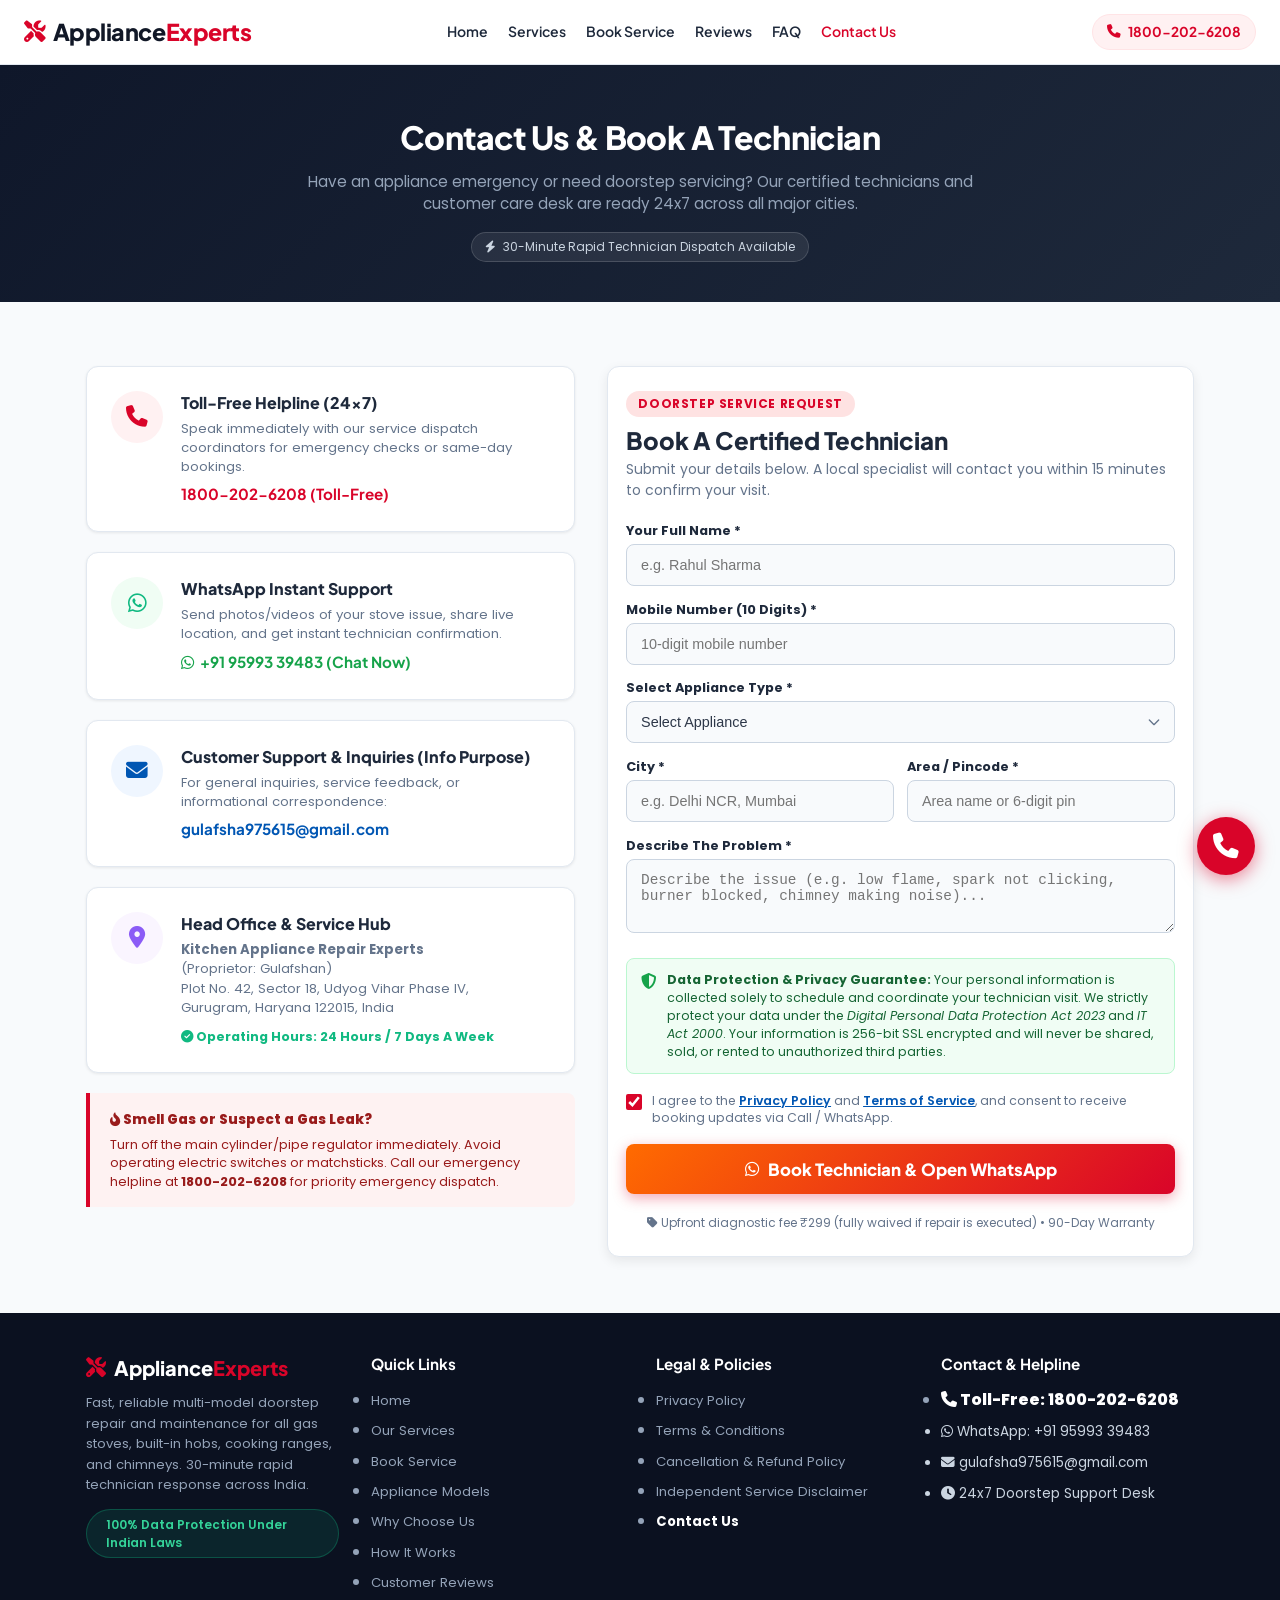
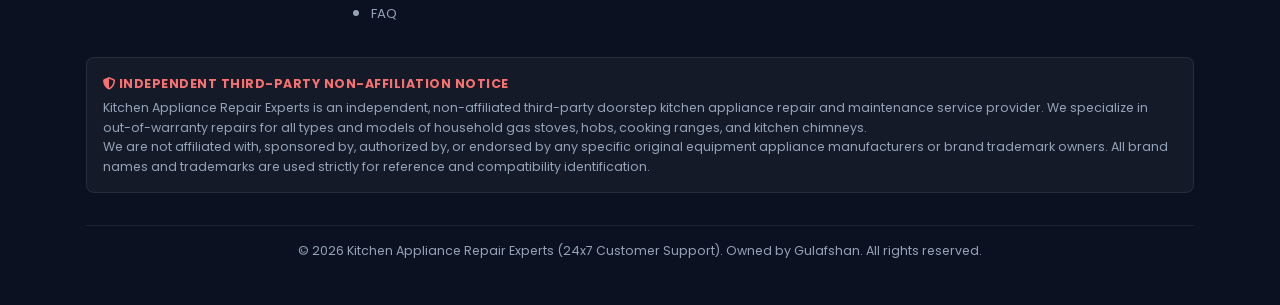
==== contact.html @ f412f007 "Add contact page, policy pages, sitelink sections, data protection compliance, and owner details" ====
<!DOCTYPE html>
<html lang="en">
<head>
  <meta charset="UTF-8">
  <meta name="viewport" content="width=device-width, initial-scale=1.0">
  <meta name="robots" content="index, follow">
  <meta name="theme-color" content="#D90429">
  <meta name="description" content="Contact Appliance Experts for 24x7 doorstep gas stove, hob, cooking range, and kitchen chimney repairs. Call Toll-Free 1800-202-6208 or book online. Fast 30-minute technician dispatch.">
  <title>Contact Us & Book Technician | Gas Stove Repair Experts</title>

  <!-- Open Graph -->
  <meta property="og:type" content="website">
  <meta property="og:title" content="Contact Appliance Experts | 24x7 Doorstep Repair">
  <meta property="og:description" content="Contact our 24x7 customer support desk or book certified doorstep technicians for gas stoves and hobs. Call 1800-202-6208.">
  <meta property="og:image" content="images/brand-banner.jpg">

  <!-- Google Fonts -->
  <link rel="preconnect" href="https://fonts.googleapis.com">
  <link rel="preconnect" href="https://fonts.gstatic.com" crossorigin>
  <link href="https://fonts.googleapis.com/css2?family=Plus+Jakarta+Sans:wght@500;600;700;800&family=Poppins:wght@300;400;500;600;700;800&display=swap" rel="stylesheet">

  <!-- FontAwesome -->
  <link rel="stylesheet" href="https://cdnjs.cloudflare.com/ajax/libs/font-awesome/6.4.0/css/all.min.css">

  <!-- CSS Stylesheet -->
  <link rel="stylesheet" href="style.css">
</head>
<body>

  <!-- Header with Brand & Navigation -->
  <header class="brand-competitor-header">
    <a href="index.html" class="header-logo-container" aria-label="Appliance Repair Experts Home">
      <div class="header-text-brand">
        <i class="fa-solid fa-screwdriver-wrench"></i>
        <span>Appliance<span class="brand-highlight">Experts</span></span>
      </div>
    </a>

    <ul class="brand-nav-links">
      <li><a href="index.html">Home</a></li>
      <li><a href="index.html#services">Services</a></li>
      <li><a href="index.html#contact">Book Service</a></li>
      <li><a href="index.html#reviews">Reviews</a></li>
      <li><a href="index.html#faq">FAQ</a></li>
      <li><a href="contact.html" class="active">Contact Us</a></li>
    </ul>

    <a href="tel:18002026208" class="header-cta-phone">
      <i class="fa-solid fa-phone"></i> 1800-202-6208
    </a>
  </header>

  <!-- Mobile Quick Nav -->
  <div class="mobile-quick-nav">
    <a href="index.html"><i class="fa-solid fa-house"></i> Home</a>
    <a href="index.html#services"><i class="fa-solid fa-fire-burner"></i> Services</a>
    <a href="index.html#contact"><i class="fa-solid fa-calendar-check"></i> Book Service</a>
    <a href="index.html#reviews"><i class="fa-solid fa-star"></i> Reviews</a>
    <a href="contact.html" class="active"><i class="fa-solid fa-headset"></i> Contact Us</a>
  </div>

  <!-- Hero Section -->
  <section class="legal-hero-section">
    <div class="container">
      <h1>Contact Us & Book A Technician</h1>
      <p>Have an appliance emergency or need doorstep servicing? Our certified technicians and customer care desk are ready 24x7 across all major cities.</p>
      <div class="legal-last-updated">
        <i class="fa-solid fa-bolt"></i> 30-Minute Rapid Technician Dispatch Available
      </div>
    </div>
  </section>

  <!-- Contact Grid & Form Section -->
  <section class="legal-content-section">
    <div class="container">
      
      <div class="contact-grid-wrap">

        <!-- Column 1: Direct Contact Information -->
        <div class="contact-info-col">
          
          <!-- Toll-Free Card -->
          <div class="contact-info-card">
            <div class="contact-card-icon">
              <i class="fa-solid fa-phone"></i>
            </div>
            <div class="contact-card-details">
              <h4>Toll-Free Helpline (24x7)</h4>
              <p>Speak immediately with our service dispatch coordinators for emergency checks or same-day bookings.</p>
              <a href="tel:18002026208" class="contact-card-link">
                1800-202-6208 (Toll-Free)
              </a>
            </div>
          </div>

          <!-- WhatsApp Support Card -->
          <div class="contact-info-card">
            <div class="contact-card-icon green">
              <i class="fa-brands fa-whatsapp"></i>
            </div>
            <div class="contact-card-details">
              <h4>WhatsApp Instant Support</h4>
              <p>Send photos/videos of your stove issue, share live location, and get instant technician confirmation.</p>
              <a href="https://wa.me/919599339483?text=Hi%2C%20I%20need%20doorstep%20gas%20stove%2Fhob%20repair%20service." target="_blank" rel="noopener" class="contact-card-link" style="color: #16A34A;">
                <i class="fa-brands fa-whatsapp"></i> +91 95993 39483 (Chat Now)
              </a>
            </div>
          </div>

          <!-- Email & Support Desk (Info Purpose) -->
          <div class="contact-info-card">
            <div class="contact-card-icon blue">
              <i class="fa-solid fa-envelope"></i>
            </div>
            <div class="contact-card-details">
              <h4>Customer Support & Inquiries (Info Purpose)</h4>
              <p>For general inquiries, service feedback, or informational correspondence:</p>
              <a href="mailto:gulafsha975615@gmail.com" class="contact-card-link" style="color: #0056b3; word-break: break-all;">
                gulafsha975615@gmail.com
              </a>
            </div>
          </div>

          <!-- Registered Office Address Card -->
          <div class="contact-info-card">
            <div class="contact-card-icon purple">
              <i class="fa-solid fa-location-dot"></i>
            </div>
            <div class="contact-card-details">
              <h4>Head Office & Service Hub</h4>
              <p>
                <strong>Kitchen Appliance Repair Experts</strong><br>
                (Proprietor: Gulafshan)<br>
                Plot No. 42, Sector 18, Udyog Vihar Phase IV,<br>
                Gurugram, Haryana 122015, India
              </p>
              <span style="font-size: 0.78rem; color: #10B981; font-weight: 700;">
                <i class="fa-solid fa-circle-check"></i> Operating Hours: 24 Hours / 7 Days A Week
              </span>
            </div>
          </div>

          <!-- Emergency Gas Smell Notice Box -->
          <div class="legal-highlight-box danger" style="margin-top: 0;">
            <p style="font-weight: 800; margin-bottom: 0.35rem;"><i class="fa-solid fa-fire-flame-curved"></i> Smell Gas or Suspect a Gas Leak?</p>
            <p style="font-size: 0.8rem; margin: 0; line-height: 1.45;">
              Turn off the main cylinder/pipe regulator immediately. Avoid operating electric switches or matchsticks. Call our emergency helpline at <strong>1800-202-6208</strong> for priority emergency dispatch.
            </p>
          </div>

        </div>

        <!-- Column 2: Booking Form with Legal Data Protection Compliance -->
        <div>
          <div class="brand-form-card" style="box-shadow: var(--shadow-md);">
            <div class="brand-booking-header" style="text-align: left; margin-bottom: 1.25rem;">
              <span class="section-tag-pill" style="margin-bottom: 0.5rem; display: inline-block;">Doorstep Service Request</span>
              <h2>Book A Certified Technician</h2>
              <p>Submit your details below. A local specialist will contact you within 15 minutes to confirm your visit.</p>
            </div>

            <form id="contactBookingForm" class="direct-booking-form">
              <!-- Web3Forms Config -->
              <input type="hidden" name="access_key" value="39b83002-b632-4327-b3c9-bdc5d4508744">
              <input type="hidden" name="subject" value="Contact Page Doorstep Repair Request">
              <input type="hidden" name="from_name" value="Appliance Experts Contact Portal">

              <!-- Name -->
              <div class="brand-form-group">
                <label style="font-size: 0.8rem; font-weight: 700; color: #1E293B; margin-bottom: 0.25rem; display: block;">Your Full Name *</label>
                <input type="text" name="name" required class="brand-form-control" placeholder="e.g. Rahul Sharma">
              </div>

              <!-- Phone Number -->
              <div class="brand-form-group">
                <label style="font-size: 0.8rem; font-weight: 700; color: #1E293B; margin-bottom: 0.25rem; display: block;">Mobile Number (10 Digits) *</label>
                <input type="tel" inputmode="numeric" name="mobile" required class="brand-form-control" placeholder="10-digit mobile number" pattern="[0-9]{10}" maxlength="10">
              </div>

              <!-- Appliance Type -->
              <div class="brand-form-group">
                <label style="font-size: 0.8rem; font-weight: 700; color: #1E293B; margin-bottom: 0.25rem; display: block;">Select Appliance Type *</label>
                <select name="product" required class="brand-form-control">
                  <option value="" disabled selected>Select Appliance</option>
                  <option value="Gas Stove Repair">Standard Gas Stove Repair</option>
                  <option value="Built-in Hob Repair">Built-in Glass Hob Repair</option>
                  <option value="3 Burner Gas Stove Repair">3 Burner Gas Stove Repair</option>
                  <option value="4 Burner Gas Stove Repair">4 Burner Gas Stove Repair</option>
                  <option value="5 Burner Hob Repair">5 Burner Hob Repair</option>
                  <option value="Cooking Range Repair">Cooking Range & Oven Repair</option>
                  <option value="Kitchen Chimney Repair">Kitchen Chimney Repair & Cleaning</option>
                  <option value="Gas Leakage Urgent Inspection">🚨 Gas Leakage / Emergency Check</option>
                </select>
              </div>

              <!-- Location Row -->
              <div class="form-row-2col">
                <div class="brand-form-group">
                  <label style="font-size: 0.8rem; font-weight: 700; color: #1E293B; margin-bottom: 0.25rem; display: block;">City *</label>
                  <input type="text" name="city" required class="brand-form-control" placeholder="e.g. Delhi NCR, Mumbai">
                </div>
                <div class="brand-form-group">
                  <label style="font-size: 0.8rem; font-weight: 700; color: #1E293B; margin-bottom: 0.25rem; display: block;">Area / Pincode *</label>
                  <input type="text" name="pincode" required class="brand-form-control" placeholder="Area name or 6-digit pin">
                </div>
              </div>

              <!-- Describe Problem -->
              <div class="brand-form-group">
                <label style="font-size: 0.8rem; font-weight: 700; color: #1E293B; margin-bottom: 0.25rem; display: block;">Describe The Problem *</label>
                <textarea name="message" required class="brand-form-control" placeholder="Describe the issue (e.g. low flame, spark not clicking, burner blocked, chimney making noise)..." rows="3"></textarea>
              </div>

              <!-- Data Protection & Privacy Notice (Compliance Requirement) -->
              <div class="form-privacy-guarantee">
                <i class="fa-solid fa-shield-halved"></i>
                <div>
                  <strong>Data Protection & Privacy Guarantee:</strong>
                  Your personal information is collected solely to schedule and coordinate your technician visit. We strictly protect your data under the <em>Digital Personal Data Protection Act 2023</em> and <em>IT Act 2000</em>. Your information is 256-bit SSL encrypted and will never be shared, sold, or rented to unauthorized third parties.
                </div>
              </div>

              <!-- Explicit Consent Checkbox -->
              <label class="form-consent-group">
                <input type="checkbox" name="consent" required checked>
                <span>
                  I agree to the <a href="privacy-policy.html" target="_blank">Privacy Policy</a> and <a href="terms.html" target="_blank">Terms of Service</a>, and consent to receive booking updates via Call / WhatsApp.
                </span>
              </label>

              <!-- Submit Button -->
              <div>
                <button type="submit" class="brand-submit-btn" id="contactSubmitBtn">
                  <i class="fa-brands fa-whatsapp"></i> Book Technician & Open WhatsApp
                </button>
              </div>

              <p style="text-align: center; font-size: 0.75rem; color: #64748B; margin-top: 0.4rem;">
                <i class="fa-solid fa-tag"></i> Upfront diagnostic fee ₹299 (fully waived if repair is executed) &bull; 90-Day Warranty
              </p>
            </form>
          </div>
        </div>

      </div>

    </div>
  </section>

  <!-- Footer with All Policy & Contact Links -->
  <footer class="footer">
    <div class="container footer-grid">
      <div class="footer-about">
        <div class="logo-img-wrapper">
          <i class="fa-solid fa-screwdriver-wrench"></i>
          <span>Appliance<span class="brand-highlight">Experts</span></span>
        </div>
        <p>
          Fast, reliable multi-model doorstep repair and maintenance for all gas stoves, built-in hobs, cooking ranges, and chimneys. 30-minute rapid technician response across India.
        </p>
        <div class="footer-trust-badge">
          <i class="fa-solid fa-shield-check"></i> 100% Data Protection Under Indian Laws
        </div>
      </div>

      <div class="footer-links-col">
        <h4 class="footer-title">Quick Links</h4>
        <ul class="footer-links">
          <li><a href="index.html">Home</a></li>
          <li><a href="index.html#services">Our Services</a></li>
          <li><a href="index.html#contact">Book Service</a></li>
          <li><a href="index.html#models">Appliance Models</a></li>
          <li><a href="index.html#why-us">Why Choose Us</a></li>
          <li><a href="index.html#how-it-works">How It Works</a></li>
          <li><a href="index.html#reviews">Customer Reviews</a></li>
          <li><a href="index.html#faq">FAQ</a></li>
        </ul>
      </div>

      <div class="footer-links-col">
        <h4 class="footer-title">Legal & Policies</h4>
        <ul class="footer-links">
          <li><a href="privacy-policy.html">Privacy Policy</a></li>
          <li><a href="terms.html">Terms & Conditions</a></li>
          <li><a href="refund-policy.html">Cancellation & Refund Policy</a></li>
          <li><a href="disclaimer.html">Independent Service Disclaimer</a></li>
          <li><a href="contact.html" style="color: #FFFFFF; font-weight: 700;">Contact Us</a></li>
        </ul>
      </div>

      <div class="footer-services">
        <h4 class="footer-title">Contact & Helpline</h4>
        <ul class="footer-links">
          <li><a href="tel:18002026208" class="footer-phone-highlight"><i class="fa-solid fa-phone"></i> Toll-Free: 1800-202-6208</a></li>
          <li style="color: #cbd5e1; font-size: 0.85rem; margin-top: 0.25rem;"><i class="fa-brands fa-whatsapp"></i> WhatsApp: +91 95993 39483</li>
          <li style="color: #cbd5e1; font-size: 0.85rem; margin-top: 0.25rem;"><i class="fa-solid fa-envelope"></i> gulafsha975615@gmail.com</li>
          <li style="color: #cbd5e1; font-size: 0.85rem; margin-top: 0.25rem;"><i class="fa-solid fa-clock"></i> 24x7 Doorstep Support Desk</li>
        </ul>
      </div>

      <!-- Third-Party Non-Affiliation Disclaimer Banner -->
      <div class="disclaimer-footer-box">
        <p class="disclaimer-title"><i class="fa-solid fa-shield-halved"></i> Independent Third-Party Non-Affiliation Notice</p>
        <p>Kitchen Appliance Repair Experts is an independent, non-affiliated third-party doorstep kitchen appliance repair and maintenance service provider. We specialize in out-of-warranty repairs for all types and models of household gas stoves, hobs, cooking ranges, and kitchen chimneys.</p>
        <p>We are not affiliated with, sponsored by, authorized by, or endorsed by any specific original equipment appliance manufacturers or brand trademark owners. All brand names and trademarks are used strictly for reference and compatibility identification.</p>
      </div>

      <div class="footer-bottom">
        <p>&copy; 2026 Kitchen Appliance Repair Experts (24x7 Customer Support). Owned by Gulafshan. All rights reserved.</p>
      </div>
    </div>
  </footer>

  <!-- Floating Call Pulse Button -->
  <a href="tel:18002026208" class="btn-call-pulse" aria-label="Call Toll-Free 1800-202-6208">
    <i class="fa-solid fa-phone"></i>
  </a>

  <!-- Mobile Fixed Call Now Bottom Strip -->
  <div class="footer-oll-now">
    <a href="tel:18002026208" class="col-now-footer">
      <i class="fa-solid fa-phone"></i> Call Now : 1800-202-6208 (Toll Free)
    </a>
  </div>

  <!-- Toast Notification -->
  <div id="toastNotification" class="toast-notification"></div>

  <!-- JavaScript Logic -->
  <script src="js/main.js"></script>
</body>
</html>
---- style.css ----
/* ==========================================================================
   Gas Stove Repair Service - Mobile-First High Converting Landing Page
   ========================================================================== */

:root {
  --color-primary: #D90429;
  --color-primary-hover: #b80020;
  --color-blue: #0056b3;
  --color-blue-hover: #004494;
  --color-whatsapp: #25D366;
  --color-whatsapp-hover: #1eb956;
  
  --color-dark: #1E293B;
  --color-dark-bg: #0F172A;
  --color-text-main: #2D3748;
  --color-text-muted: #64748B;
  --color-bg-light: #F8FAFC;
  --color-border: #E2E8F0;
  --color-white: #FFFFFF;

  --font-main: 'Poppins', -apple-system, BlinkMacSystemFont, 'Segoe UI', Roboto, sans-serif;
  --font-heading: 'Plus Jakarta Sans', -apple-system, BlinkMacSystemFont, 'Segoe UI', Roboto, sans-serif;

  --shadow-sm: 0 1px 3px rgba(0,0,0,0.08);
  --shadow-md: 0 4px 12px rgba(0,0,0,0.08);
  --shadow-lg: 0 10px 25px rgba(0,0,0,0.1);
  --radius-sm: 6px;
  --radius-md: 8px;
  --radius-lg: 12px;
}

*, *::before, *::after {
  box-sizing: border-box;
  margin: 0;
  padding: 0;
}

html {
  scroll-behavior: smooth;
  font-size: 16px;
  overflow-x: hidden;
}

body {
  font-family: var(--font-main);
  background-color: var(--color-bg-light);
  color: var(--color-text-main);
  line-height: 1.5;
  overflow-x: hidden;
  width: 100%;
  padding-bottom: 68px; /* Dedicated space for sticky mobile bottom bar */
}

@media (min-width: 992px) {
  body {
    padding-bottom: 0;
  }
}

img {
  max-width: 100%;
  height: auto;
  display: block;
}

a {
  text-decoration: none;
  color: inherit;
}

.container {
  width: 100%;
  max-width: 1140px;
  margin: 0 auto;
  padding: 0 1rem;
}

/* ==========================================================================
   Header: Centered Brand Title (Mobile Optimized)
   ========================================================================== */
.brand-competitor-header {
  background: #FFFFFF;
  padding: 0.85rem 1rem;
  border-bottom: 1px solid var(--color-border);
  text-align: center;
  box-shadow: 0 1px 4px rgba(0,0,0,0.04);
  position: sticky;
  top: 0;
  z-index: 990;
}

.header-logo-container {
  display: inline-flex;
  align-items: center;
  justify-content: center;
}

.header-text-brand {
  display: flex;
  align-items: center;
  gap: 0.45rem;
  font-family: var(--font-heading);
  font-size: 1.45rem;
  font-weight: 800;
  color: #111827;
  letter-spacing: -0.02em;
}

.header-text-brand i {
  color: var(--color-primary);
  font-size: 1.35rem;
}

.brand-highlight {
  color: var(--color-primary);
}

/* ==========================================================================
   Hero Banner
   ========================================================================== */
.brand-hero-banner-wrap {
  width: 100%;
  max-width: 1140px;
  margin: 0.75rem auto 0;
  padding: 0 1rem;
}

.brand-hero-banner-wrap img {
  width: 100%;
  height: 220px;
  object-fit: cover;
  border-radius: var(--radius-md);
  box-shadow: var(--shadow-sm);
}

@media (min-width: 768px) {
  .brand-hero-banner-wrap img {
    height: 380px;
    border-radius: var(--radius-lg);
  }
}

/* ==========================================================================
   Blue Service Bar (Clean & Compact on Mobile)
   ========================================================================== */
.brand-service-bar {
  background: var(--color-blue);
  color: #FFFFFF;
  text-align: center;
  padding: 1.75rem 1rem;
  margin-top: 0.75rem;
}

.service-title {
  font-family: var(--font-heading);
  font-size: 1.5rem;
  font-weight: 800;
  line-height: 1.25;
  margin-bottom: 0.4rem;
  letter-spacing: -0.02em;
}

.service-subtitle {
  font-size: 0.9rem;
  color: #DBEAFE;
  margin-bottom: 1.15rem;
  line-height: 1.4;
}

.brand-call-now-btn {
  background: var(--color-primary);
  color: #FFFFFF;
  font-family: var(--font-heading);
  font-size: 1rem;
  font-weight: 700;
  padding: 0.85rem 1.5rem;
  border-radius: var(--radius-md);
  display: inline-flex;
  align-items: center;
  justify-content: center;
  gap: 0.5rem;
  width: 100%;
  max-width: 340px;
  box-shadow: 0 4px 12px rgba(217, 4, 41, 0.4);
  transition: transform 0.2s, background 0.2s;
}

.brand-call-now-btn:active, .brand-call-now-btn:hover {
  background: var(--color-primary-hover);
  transform: translateY(-1px);
}

@media (min-width: 768px) {
  .service-title {
    font-size: 2rem;
  }
  .service-subtitle {
    font-size: 1.05rem;
  }
}

/* ==========================================================================
   Book Technician Visit Section
   ========================================================================== */
.brand-booking-section {
  padding: 2.25rem 0;
  background: #FFFFFF;
}

.brand-booking-container {
  max-width: 600px;
}

.brand-booking-header {
  text-align: center;
  margin-bottom: 1.25rem;
}

.brand-booking-header h2 {
  font-family: var(--font-heading);
  font-size: 1.5rem;
  font-weight: 800;
  color: var(--color-dark);
  margin-bottom: 0.25rem;
  line-height: 1.25;
}

.brand-booking-header p {
  font-size: 0.875rem;
  color: var(--color-text-muted);
}

.brand-form-card {
  background: #FFFFFF;
  border: 1px solid var(--color-border);
  border-radius: var(--radius-lg);
  padding: 1.5rem 1.15rem;
  box-shadow: var(--shadow-sm);
}

.direct-booking-form {
  display: flex;
  flex-direction: column;
  gap: 0.85rem;
}

.brand-form-group {
  width: 100%;
}

.form-row-2col {
  display: grid;
  grid-template-columns: 1fr;
  gap: 0.85rem;
}

@media (min-width: 480px) {
  .form-row-2col {
    grid-template-columns: 1fr 1fr;
  }
}

.brand-form-control {
  width: 100%;
  padding: 0.75rem 0.85rem;
  font-size: 0.9rem;
  border: 1.5px solid #CBD5E1;
  border-radius: var(--radius-md);
  background: #F8FAFC;
  color: var(--color-text-main);
  transition: border-color 0.2s, background 0.2s;
  -webkit-appearance: none;
  appearance: none;
}

select.brand-form-control {
  background-image: url("data:image/svg+xml,%3Csvg xmlns='http://www.w3.org/2000/svg' fill='none' viewBox='0 0 24 24' stroke='%2364748b'%3E%3Cpath stroke-linecap='round' stroke-linejoin='round' stroke-width='2' d='M19 9l-7 7-7-7'%3E%3C/path%3E%3C/svg%3E");
  background-repeat: no-repeat;
  background-position: right 0.75rem center;
  background-size: 1rem;
  padding-right: 2rem;
}

.brand-form-control:focus {
  outline: none;
  border-color: var(--color-primary);
  background: #FFFFFF;
  box-shadow: 0 0 0 3px rgba(217, 4, 41, 0.1);
}

.brand-submit-btn {
  width: 100%;
  background: linear-gradient(135deg, #FF6B00 0%, #D90429 100%);
  color: #FFFFFF;
  font-family: var(--font-heading);
  font-size: 1.05rem;
  font-weight: 800;
  padding: 0.9rem;
  border: none;
  border-radius: var(--radius-md);
  cursor: pointer;
  display: flex;
  align-items: center;
  justify-content: center;
  gap: 0.5rem;
  box-shadow: 0 4px 14px rgba(217, 4, 41, 0.35);
  transition: transform 0.2s, box-shadow 0.2s;
}

.brand-submit-btn:active {
  transform: translateY(1px);
}

/* ==========================================================================
   Section Tags & Titles
   ========================================================================== */
.cata-section-heading {
  text-align: center;
  max-width: 680px;
  margin: 0 auto 1.75rem;
}

.section-tag-pill {
  display: inline-block;
  background: #FEE2E2;
  color: var(--color-primary);
  font-size: 0.75rem;
  font-weight: 700;
  text-transform: uppercase;
  letter-spacing: 0.05em;
  padding: 0.25rem 0.75rem;
  border-radius: 50px;
  margin-bottom: 0.45rem;
}

.cata-section-heading h2 {
  font-family: var(--font-heading);
  font-size: 1.4rem;
  font-weight: 800;
  color: var(--color-dark);
  margin-bottom: 0.35rem;
  line-height: 1.3;
  letter-spacing: -0.02em;
}

.cata-section-heading p {
  font-size: 0.85rem;
  color: var(--color-text-muted);
  line-height: 1.45;
}

@media (min-width: 768px) {
  .cata-section-heading h2 {
    font-size: 1.85rem;
  }
  .cata-section-heading p {
    font-size: 0.95rem;
  }
}

/* ==========================================================================
   About Section (Mobile Optimized)
   ========================================================================== */
.cata-about-section {
  padding: 2.5rem 0;
  background: #F8FAFC;
}

.cata-about-grid {
  display: grid;
  grid-template-columns: 1fr;
  gap: 1.5rem;
  align-items: center;
}

@media (min-width: 992px) {
  .cata-about-grid {
    grid-template-columns: 1fr 1.2fr;
    gap: 2.5rem;
  }
}

.cata-about-image img {
  width: 100%;
  height: 240px;
  border-radius: var(--radius-md);
  box-shadow: var(--shadow-sm);
  object-fit: cover;
}

@media (min-width: 768px) {
  .cata-about-image img {
    height: 380px;
    border-radius: var(--radius-lg);
  }
}

.cata-about-content h3 {
  font-family: var(--font-heading);
  font-size: 1.25rem;
  font-weight: 800;
  color: var(--color-dark);
  margin-bottom: 0.65rem;
  line-height: 1.3;
}

.cata-about-content p {
  font-size: 0.875rem;
  color: #475569;
  line-height: 1.6;
  margin-bottom: 1.15rem;
}

.cata-about-list {
  display: grid;
  grid-template-columns: 1fr;
  gap: 0.65rem;
}

@media (min-width: 480px) {
  .cata-about-list {
    grid-template-columns: 1fr 1fr;
  }
}

.cata-about-list div {
  display: flex;
  align-items: center;
  gap: 0.5rem;
  font-size: 0.875rem;
  font-weight: 600;
  color: var(--color-dark);
}

.cata-about-list div i {
  color: var(--color-primary);
  font-size: 1rem;
}

/* ==========================================================================
   Models We Repair Section (Mobile 2-Column Responsive Grid)
   ========================================================================== */
.cata-model-section {
  padding: 2.5rem 0;
  background: #FFFFFF;
}

.cata-model-grid {
  display: grid;
  grid-template-columns: repeat(2, 1fr);
  gap: 0.85rem;
}

@media (min-width: 768px) {
  .cata-model-grid {
    grid-template-columns: repeat(auto-fit, minmax(220px, 1fr));
    gap: 1.5rem;
  }
}

.cata-model-card {
  background: #FFFFFF;
  border: 1px solid var(--color-border);
  border-radius: var(--radius-md);
  padding: 0.85rem;
  text-align: center;
  box-shadow: 0 1px 3px rgba(0,0,0,0.04);
  display: flex;
  flex-direction: column;
}

.cata-model-card img {
  width: 100%;
  height: 120px;
  object-fit: cover;
  border-radius: var(--radius-sm);
  margin-bottom: 0.65rem;
}

@media (min-width: 768px) {
  .cata-model-card img {
    height: 160px;
  }
}

.cata-model-card h3 {
  font-family: var(--font-heading);
  font-size: 0.875rem;
  font-weight: 700;
  color: var(--color-dark);
  margin-bottom: 0.75rem;
  flex: 1;
  line-height: 1.3;
}

.model-card-call-btn {
  background: var(--color-primary);
  color: #FFFFFF;
  font-weight: 700;
  font-size: 0.8rem;
  padding: 0.55rem 0.65rem;
  border-radius: var(--radius-sm);
  display: inline-flex;
  align-items: center;
  justify-content: center;
  gap: 0.35rem;
  transition: background 0.2s;
}

.model-card-call-btn:hover {
  background: var(--color-primary-hover);
}

/* ==========================================================================
   Why Choose Us Section
   ========================================================================== */
.cata-why-section {
  padding: 2.5rem 0;
  background: #F8FAFC;
}

.cata-why-grid {
  display: grid;
  grid-template-columns: 1fr;
  gap: 0.85rem;
}

@media (min-width: 576px) {
  .cata-why-grid {
    grid-template-columns: repeat(2, 1fr);
  }
}

@media (min-width: 992px) {
  .cata-why-grid {
    grid-template-columns: repeat(3, 1fr);
    gap: 1.5rem;
  }
}

.cata-why-card {
  background: #FFFFFF;
  border: 1px solid var(--color-border);
  border-radius: var(--radius-md);
  padding: 1.25rem 1rem;
  text-align: center;
  box-shadow: 0 1px 3px rgba(0,0,0,0.04);
}

.cata-why-card i {
  font-size: 1.6rem;
  color: var(--color-primary);
  margin-bottom: 0.65rem;
}

.cata-why-card h3 {
  font-family: var(--font-heading);
  font-size: 1.05rem;
  font-weight: 700;
  color: var(--color-dark);
  margin-bottom: 0.35rem;
}

.cata-why-card p {
  font-size: 0.825rem;
  color: var(--color-text-muted);
  line-height: 1.45;
}

/* ==========================================================================
   CTA Section (Calls Focused)
   ========================================================================== */
.cata-cta-section {
  padding: 2.75rem 0;
  background: linear-gradient(rgba(15, 23, 42, 0.94), rgba(15, 23, 42, 0.94)), url('images/brand-banner.jpg') center/cover no-repeat;
  color: #FFFFFF;
  text-align: center;
}

.cata-cta-wrapper {
  display: flex;
  flex-direction: column;
  align-items: center;
  gap: 1.25rem;
}

.cata-cta-badge {
  display: inline-block;
  background: var(--color-primary);
  color: #FFFFFF;
  font-size: 0.75rem;
  font-weight: 700;
  text-transform: uppercase;
  padding: 0.2rem 0.65rem;
  border-radius: 50px;
  margin-bottom: 0.4rem;
}

.cata-cta-content h2 {
  font-family: var(--font-heading);
  font-size: 1.45rem;
  font-weight: 800;
  margin-bottom: 0.5rem;
  line-height: 1.3;
}

.cata-cta-content p {
  font-size: 0.875rem;
  color: #CBD5E1;
  line-height: 1.55;
  max-width: 580px;
  margin: 0 auto;
}

.cata-call-btn {
  background: var(--color-primary);
  color: #FFFFFF;
  font-weight: 700;
  font-size: 1rem;
  padding: 0.85rem 1.5rem;
  border-radius: var(--radius-md);
  display: inline-flex;
  align-items: center;
  justify-content: center;
  gap: 0.5rem;
  width: 100%;
  max-width: 320px;
  box-shadow: 0 4px 12px rgba(217, 4, 41, 0.4);
}

/* ==========================================================================
   Services Section
   ========================================================================== */
.cata-services-section {
  padding: 2.5rem 0;
  background: #FFFFFF;
}

.cata-service-grid {
  display: grid;
  grid-template-columns: repeat(2, 1fr);
  gap: 0.85rem;
}

@media (min-width: 768px) {
  .cata-service-grid {
    grid-template-columns: repeat(auto-fit, minmax(240px, 1fr));
    gap: 1.25rem;
  }
}

.cata-service-card {
  background: #F8FAFC;
  border: 1px solid var(--color-border);
  border-radius: var(--radius-md);
  padding: 1.15rem 0.85rem;
  text-align: center;
}

.cata-service-card i {
  font-size: 1.5rem;
  color: var(--color-primary);
  margin-bottom: 0.5rem;
}

.cata-service-card h3 {
  font-family: var(--font-heading);
  font-size: 0.95rem;
  font-weight: 700;
  color: var(--color-dark);
  margin-bottom: 0.35rem;
  line-height: 1.3;
}

.cata-service-card p {
  font-size: 0.78rem;
  color: var(--color-text-muted);
  line-height: 1.4;
}

/* ==========================================================================
   How It Works
   ========================================================================== */
.how-it-works-wrap {
  padding: 2.5rem 0;
  background: #F8FAFC;
}

.how-steps-grid {
  display: grid;
  grid-template-columns: repeat(2, 1fr);
  gap: 0.85rem;
}

@media (min-width: 768px) {
  .how-steps-grid {
    grid-template-columns: repeat(4, 1fr);
  }
}

.how-step-card {
  background: #FFFFFF;
  border: 1px solid var(--color-border);
  border-radius: var(--radius-md);
  padding: 1.25rem 0.85rem;
  text-align: center;
  box-shadow: 0 1px 3px rgba(0,0,0,0.04);
}

.how-step-badge {
  width: 36px;
  height: 36px;
  background: var(--color-primary);
  color: #FFFFFF;
  border-radius: 50%;
  font-size: 1rem;
  font-weight: 800;
  display: flex;
  align-items: center;
  justify-content: center;
  margin: 0 auto 0.65rem;
}

.how-step-card h3 {
  font-family: var(--font-heading);
  font-size: 0.95rem;
  font-weight: 700;
  color: var(--color-dark);
  margin-bottom: 0.3rem;
}

.how-step-card p {
  font-size: 0.78rem;
  color: var(--color-text-muted);
  line-height: 1.4;
}

/* ==========================================================================
   FAQ Section
   ========================================================================== */
.cata-faq-section {
  padding: 2.5rem 0;
  background: #FFFFFF;
}

.cata-faq-wrapper {
  max-width: 750px;
  margin: 0 auto;
  display: flex;
  flex-direction: column;
  gap: 0.65rem;
}

.cata-faq-item {
  border: 1px solid var(--color-border);
  border-radius: var(--radius-md);
  overflow: hidden;
  background: #FFFFFF;
}

.cata-faq-item.active {
  border-color: var(--color-primary);
}

.cata-faq-question {
  padding: 0.85rem 1rem;
  display: flex;
  align-items: center;
  justify-content: space-between;
  cursor: pointer;
  font-weight: 700;
  font-size: 0.875rem;
  color: var(--color-dark);
  line-height: 1.35;
}

.cata-faq-item.active .cata-faq-question {
  color: var(--color-primary);
}

.cata-faq-question i {
  transition: transform 0.2s;
  color: var(--color-text-muted);
  font-size: 0.8rem;
  flex-shrink: 0;
  margin-left: 0.5rem;
}

.cata-faq-item.active .cata-faq-question i {
  transform: rotate(180deg);
  color: var(--color-primary);
}

.cata-faq-answer {
  display: none;
  padding: 0 1rem 0.85rem;
  font-size: 0.825rem;
  color: var(--color-text-muted);
  line-height: 1.5;
}

.cata-faq-item.active .cata-faq-answer {
  display: block;
}

/* ==========================================================================
   Footer
   ========================================================================== */
.footer {
  background: #0B1120;
  color: #94A3B8;
  padding: 2.5rem 0 1.25rem;
}

.footer-grid {
  display: grid;
  grid-template-columns: 1fr;
  gap: 1.5rem;
  margin-bottom: 1.5rem;
}

@media (min-width: 768px) {
  .footer-grid {
    grid-template-columns: repeat(auto-fit, minmax(220px, 1fr));
    gap: 2rem;
  }
}

.logo-img-wrapper {
  display: flex;
  align-items: center;
  gap: 0.5rem;
  font-family: var(--font-heading);
  font-size: 1.25rem;
  font-weight: 800;
  color: #FFFFFF;
  margin-bottom: 0.65rem;
}

.logo-img-wrapper i {
  color: var(--color-primary);
}

.footer-about p {
  font-size: 0.825rem;
  line-height: 1.55;
}

.footer-title {
  font-family: var(--font-heading);
  color: #FFFFFF;
  font-size: 0.95rem;
  font-weight: 700;
  margin-bottom: 0.75rem;
}

.footer-links {
  display: flex;
  flex-direction: column;
  gap: 0.4rem;
}

.footer-links a {
  font-size: 0.825rem;
  color: #94A3B8;
}

.footer-phone-highlight {
  font-size: 1rem !important;
  font-weight: 800;
  color: #FFFFFF !important;
}

.disclaimer-footer-box {
  grid-column: 1 / -1;
  background: rgba(255, 255, 255, 0.04);
  border: 1px solid rgba(255, 255, 255, 0.08);
  border-radius: var(--radius-md);
  padding: 1rem;
  font-size: 0.78rem;
  line-height: 1.55;
  color: #94A3B8;
}

.disclaimer-title {
  color: #F87171;
  font-weight: 700;
  text-transform: uppercase;
  letter-spacing: 0.04em;
  margin-bottom: 0.35rem;
}

.footer-bottom {
  grid-column: 1 / -1;
  text-align: center;
  border-top: 1px solid rgba(255, 255, 255, 0.08);
  padding-top: 1rem;
  font-size: 0.78rem;
}

/* ==========================================================================
   Floating Button (Only Desktop - Hidden on Mobile to Prevent Overlap!)
   ========================================================================== */
.btn-call-pulse {
  display: none; /* Completely hidden on mobile */
  position: fixed;
  bottom: 25px;
  right: 25px;
  width: 58px;
  height: 58px;
  background: var(--color-primary);
  color: #FFFFFF;
  border-radius: 50%;
  align-items: center;
  justify-content: center;
  font-size: 1.6rem;
  box-shadow: 0 4px 18px rgba(217, 4, 41, 0.5);
  z-index: 999;
  animation: call-pulse 2s infinite;
}

@media (min-width: 992px) {
  .btn-call-pulse {
    display: flex;
  }
}

@keyframes call-pulse {
  0% { transform: scale(1); box-shadow: 0 0 0 0 rgba(217, 4, 41, 0.7); }
  70% { transform: scale(1.06); box-shadow: 0 0 0 15px rgba(217, 4, 41, 0); }
  100% { transform: scale(1); box-shadow: 0 0 0 0 rgba(217, 4, 41, 0); }
}

/* ==========================================================================
   Mobile Fixed Call Now Bar (Clean, Centered, No Overlaps)
   ========================================================================== */
.footer-oll-now {
  position: fixed;
  bottom: 0;
  left: 0;
  right: 0;
  width: 100%;
  display: block;
  background: var(--color-primary);
  border-top: 1px solid rgba(255, 255, 255, 0.2);
  z-index: 9999;
  box-shadow: 0 -3px 12px rgba(0, 0, 0, 0.2);
  padding-bottom: env(safe-area-inset-bottom);
}

@media (min-width: 992px) {
  .footer-oll-now {
    display: none;
  }
}

.col-now-footer {
  width: 100%;
  background: transparent;
  color: #FFFFFF;
  font-family: var(--font-heading);
  font-weight: 800;
  font-size: 1rem;
  padding: 0.85rem 1rem;
  text-align: center;
  display: flex;
  align-items: center;
  justify-content: center;
  gap: 0.5rem;
  letter-spacing: 0.01em;
}

.col-now-footer:active {
  background: var(--color-primary-hover);
}

/* ==========================================================================
   Toast Notification
   ========================================================================== */
.toast-notification {
  position: fixed;
  top: 15px;
  left: 50%;
  transform: translateX(-50%) translateY(-100px);
  background: #0F172A;
  color: #FFFFFF;
  padding: 0.65rem 1.15rem;
  border-radius: 50px;
  font-size: 0.85rem;
  font-weight: 600;
  display: flex;
  align-items: center;
  gap: 0.45rem;
  box-shadow: var(--shadow-lg);
  z-index: 10000;
  opacity: 0;
  transition: all 0.3s ease;
  width: 90%;
  max-width: 380px;
  justify-content: center;
}

.toast-notification.show {
  transform: translateX(-50%) translateY(0);
  opacity: 1;
}

/* ==========================================================================
   Header Navigation Links (Enhanced for Sitelinks & Multi-page navigation)
   ========================================================================== */
.brand-competitor-header {
  display: flex;
  align-items: center;
  justify-content: space-between;
  flex-wrap: wrap;
  gap: 0.75rem;
  padding: 0.85rem 1.5rem;
}

.brand-nav-links {
  display: none;
  align-items: center;
  gap: 1.25rem;
  list-style: none;
}

.brand-nav-links a {
  font-family: var(--font-heading);
  font-size: 0.875rem;
  font-weight: 600;
  color: var(--color-dark);
  transition: color 0.2s;
}

.brand-nav-links a:hover,
.brand-nav-links a.active {
  color: var(--color-primary);
}

.header-cta-phone {
  display: none;
  align-items: center;
  gap: 0.4rem;
  background: #FFF1F2;
  color: var(--color-primary);
  border: 1px solid #FFE4E6;
  padding: 0.45rem 0.9rem;
  border-radius: 50px;
  font-size: 0.85rem;
  font-weight: 700;
  font-family: var(--font-heading);
}

.header-cta-phone:hover {
  background: var(--color-primary);
  color: #FFFFFF;
}

@media (min-width: 900px) {
  .brand-nav-links {
    display: flex;
  }
  .header-cta-phone {
    display: inline-flex;
  }
}

/* Mobile Quick Navigation Bar */
.mobile-quick-nav {
  display: flex;
  overflow-x: auto;
  white-space: nowrap;
  background: #FFFFFF;
  border-bottom: 1px solid var(--color-border);
  padding: 0.5rem 0.75rem;
  gap: 0.5rem;
  scrollbar-width: none;
  -webkit-overflow-scrolling: touch;
}

.mobile-quick-nav::-webkit-scrollbar {
  display: none;
}

.mobile-quick-nav a {
  display: inline-flex;
  align-items: center;
  gap: 0.35rem;
  padding: 0.35rem 0.75rem;
  background: #F1F5F9;
  border-radius: 20px;
  font-size: 0.775rem;
  font-weight: 600;
  color: var(--color-dark);
  border: 1px solid #E2E8F0;
  flex-shrink: 0;
}

.mobile-quick-nav a:hover,
.mobile-quick-nav a.active {
  background: var(--color-primary);
  color: #FFFFFF;
  border-color: var(--color-primary);
}

@media (min-width: 900px) {
  .mobile-quick-nav {
    display: none;
  }
}

/* ==========================================================================
   Form Privacy Guarantee & Legal Consent Checkbox
   ========================================================================== */
.form-privacy-guarantee {
  background: #F0FDF4;
  border: 1px solid #BBF7D0;
  border-radius: var(--radius-md);
  padding: 0.75rem 0.85rem;
  display: flex;
  align-items: flex-start;
  gap: 0.6rem;
  font-size: 0.78rem;
  line-height: 1.45;
  color: #166534;
  margin-top: 0.25rem;
}

.form-privacy-guarantee i {
  color: #16A34A;
  font-size: 1rem;
  margin-top: 0.15rem;
  flex-shrink: 0;
}

.form-consent-group {
  display: flex;
  align-items: flex-start;
  gap: 0.6rem;
  font-size: 0.78rem;
  line-height: 1.4;
  color: var(--color-text-muted);
  cursor: pointer;
  user-select: none;
  padding: 0.25rem 0;
}

.form-consent-group input[type="checkbox"] {
  width: 16px;
  height: 16px;
  margin-top: 2px;
  accent-color: var(--color-primary);
  flex-shrink: 0;
  cursor: pointer;
}

.form-consent-group a {
  color: var(--color-blue);
  text-decoration: underline;
  font-weight: 600;
}

/* ==========================================================================
   Transparent Pricing & Rate Card Section (#pricing - Sitelink Candidate)
   ========================================================================== */
.cata-pricing-section {
  padding: 3rem 0;
  background: #F8FAFC;
}

.pricing-grid {
  display: grid;
  grid-template-columns: 1fr;
  gap: 1.25rem;
  margin-top: 1.75rem;
}

@media (min-width: 640px) {
  .pricing-grid {
    grid-template-columns: repeat(2, 1fr);
  }
}

@media (min-width: 1024px) {
  .pricing-grid {
    grid-template-columns: repeat(4, 1fr);
  }
}

.pricing-card {
  background: #FFFFFF;
  border: 1.5px solid var(--color-border);
  border-radius: var(--radius-lg);
  padding: 1.5rem 1.25rem;
  display: flex;
  flex-direction: column;
  position: relative;
  transition: transform 0.25s, box-shadow 0.25s, border-color 0.25s;
  box-shadow: var(--shadow-sm);
}

.pricing-card:hover {
  transform: translateY(-4px);
  box-shadow: var(--shadow-md);
  border-color: var(--color-blue);
}

.pricing-card.featured {
  border-color: var(--color-primary);
  box-shadow: 0 8px 24px rgba(217, 4, 41, 0.12);
}

.pricing-badge-popular {
  position: absolute;
  top: -12px;
  left: 50%;
  transform: translateX(-50%);
  background: var(--color-primary);
  color: #FFFFFF;
  font-family: var(--font-heading);
  font-size: 0.72rem;
  font-weight: 700;
  text-transform: uppercase;
  letter-spacing: 0.05em;
  padding: 0.25rem 0.75rem;
  border-radius: 50px;
  white-space: nowrap;
}

.pricing-header h3 {
  font-family: var(--font-heading);
  font-size: 1.15rem;
  font-weight: 800;
  color: var(--color-dark);
  margin-bottom: 0.35rem;
}

.pricing-header p {
  font-size: 0.8rem;
  color: var(--color-text-muted);
  line-height: 1.4;
  margin-bottom: 1rem;
}

.pricing-price-wrap {
  display: flex;
  align-items: baseline;
  gap: 0.35rem;
  margin-bottom: 1.25rem;
  padding-bottom: 1rem;
  border-bottom: 1px solid var(--color-border);
}

.pricing-starts {
  font-size: 0.8rem;
  font-weight: 600;
  color: var(--color-text-muted);
}

.pricing-amount {
  font-family: var(--font-heading);
  font-size: 1.85rem;
  font-weight: 800;
  color: var(--color-primary);
}

.pricing-features {
  list-style: none;
  display: flex;
  flex-direction: column;
  gap: 0.55rem;
  margin-bottom: 1.5rem;
  flex-grow: 1;
}

.pricing-features li {
  display: flex;
  align-items: flex-start;
  gap: 0.5rem;
  font-size: 0.825rem;
  color: var(--color-text-main);
  line-height: 1.4;
}

.pricing-features li i {
  color: #10B981;
  font-size: 0.9rem;
  margin-top: 2px;
  flex-shrink: 0;
}

.pricing-cta-btn {
  display: inline-flex;
  align-items: center;
  justify-content: center;
  gap: 0.4rem;
  width: 100%;
  padding: 0.75rem 1rem;
  background: var(--color-blue);
  color: #FFFFFF;
  border-radius: var(--radius-md);
  font-family: var(--font-heading);
  font-size: 0.875rem;
  font-weight: 700;
  transition: background 0.2s;
  text-align: center;
}

.pricing-cta-btn:hover {
  background: var(--color-blue-hover);
}

.pricing-card.featured .pricing-cta-btn {
  background: var(--color-primary);
}

.pricing-card.featured .pricing-cta-btn:hover {
  background: var(--color-primary-hover);
}

.pricing-policy-note {
  background: #EFF6FF;
  border: 1px solid #BFDBFE;
  border-radius: var(--radius-md);
  padding: 1rem 1.25rem;
  margin-top: 1.75rem;
  display: flex;
  align-items: center;
  gap: 0.85rem;
  font-size: 0.825rem;
  color: #1E40AF;
  line-height: 1.5;
}

.pricing-policy-note i {
  font-size: 1.4rem;
  color: var(--color-blue);
  flex-shrink: 0;
}

/* ==========================================================================
   Customer Reviews & Testimonials (#reviews - Sitelink Candidate)
   ========================================================================== */
.cata-reviews-section {
  padding: 3rem 0;
  background: #FFFFFF;
}

.reviews-summary-bar {
  display: flex;
  align-items: center;
  justify-content: center;
  flex-wrap: wrap;
  gap: 1.5rem;
  background: #F8FAFC;
  border: 1px solid var(--color-border);
  border-radius: var(--radius-lg);
  padding: 1rem 1.5rem;
  margin-bottom: 2rem;
  text-align: center;
}

.reviews-rating-big {
  display: flex;
  align-items: center;
  gap: 0.6rem;
  font-family: var(--font-heading);
  font-size: 1.75rem;
  font-weight: 800;
  color: var(--color-dark);
}

.reviews-rating-big .stars {
  color: #F59E0B;
  font-size: 1.15rem;
}

.reviews-summary-stats {
  font-size: 0.875rem;
  color: var(--color-text-muted);
}

.reviews-grid {
  display: grid;
  grid-template-columns: 1fr;
  gap: 1.25rem;
}

@media (min-width: 640px) {
  .reviews-grid {
    grid-template-columns: repeat(2, 1fr);
  }
}

@media (min-width: 1024px) {
  .reviews-grid {
    grid-template-columns: repeat(3, 1fr);
  }
}

.review-card {
  background: #F8FAFC;
  border: 1px solid var(--color-border);
  border-radius: var(--radius-lg);
  padding: 1.25rem;
  display: flex;
  flex-direction: column;
  transition: transform 0.2s, box-shadow 0.2s;
}

.review-card:hover {
  transform: translateY(-2px);
  box-shadow: var(--shadow-md);
  border-color: #CBD5E1;
}

.review-header {
  display: flex;
  align-items: center;
  justify-content: space-between;
  margin-bottom: 0.75rem;
}

.review-user-info {
  display: flex;
  align-items: center;
  gap: 0.65rem;
}

.review-avatar {
  width: 42px;
  height: 42px;
  border-radius: 50%;
  background: var(--color-blue);
  color: #FFFFFF;
  font-family: var(--font-heading);
  font-weight: 700;
  display: flex;
  align-items: center;
  justify-content: center;
  font-size: 0.95rem;
}

.review-user-name {
  font-family: var(--font-heading);
  font-size: 0.9rem;
  font-weight: 700;
  color: var(--color-dark);
  line-height: 1.2;
}

.review-location {
  font-size: 0.75rem;
  color: var(--color-text-muted);
}

.review-stars {
  color: #F59E0B;
  font-size: 0.825rem;
}

.review-text {
  font-size: 0.85rem;
  color: var(--color-text-main);
  line-height: 1.5;
  margin-bottom: 0.85rem;
  flex-grow: 1;
}

.review-service-tag {
  display: inline-flex;
  align-items: center;
  gap: 0.35rem;
  font-size: 0.72rem;
  font-weight: 600;
  color: #0369A1;
  background: #E0F2FE;
  padding: 0.25rem 0.6rem;
  border-radius: 4px;
  align-self: flex-start;
}

.review-verified-badge {
  color: #10B981;
  font-size: 0.75rem;
  display: inline-flex;
  align-items: center;
  gap: 0.25rem;
  margin-top: 0.35rem;
}

/* ==========================================================================
   Legal & Policy Pages Layout
   ========================================================================== */
.legal-hero-section {
  background: linear-gradient(135deg, #0F172A 0%, #1E293B 100%);
  color: #FFFFFF;
  padding: 3rem 1rem 2.5rem;
  text-align: center;
}

.legal-hero-section h1 {
  font-family: var(--font-heading);
  font-size: 2rem;
  font-weight: 800;
  margin-bottom: 0.6rem;
  letter-spacing: -0.02em;
}

.legal-hero-section p {
  color: #94A3B8;
  font-size: 0.95rem;
  max-width: 680px;
  margin: 0 auto;
  line-height: 1.5;
}

.legal-last-updated {
  display: inline-flex;
  align-items: center;
  gap: 0.4rem;
  background: rgba(255, 255, 255, 0.08);
  border: 1px solid rgba(255, 255, 255, 0.15);
  border-radius: 50px;
  padding: 0.3rem 0.85rem;
  font-size: 0.75rem;
  color: #CBD5E1;
  margin-top: 1rem;
}

.legal-content-section {
  padding: 2.5rem 0 3.5rem;
  background: #F8FAFC;
}

.legal-container {
  max-width: 900px;
  margin: 0 auto;
}

.legal-card {
  background: #FFFFFF;
  border: 1px solid var(--color-border);
  border-radius: var(--radius-lg);
  padding: 2rem 1.5rem;
  box-shadow: var(--shadow-sm);
  margin-bottom: 1.5rem;
}

@media (min-width: 768px) {
  .legal-card {
    padding: 2.5rem 2.25rem;
  }
}

.legal-card h2 {
  font-family: var(--font-heading);
  font-size: 1.35rem;
  font-weight: 800;
  color: var(--color-dark);
  margin: 1.5rem 0 0.75rem;
  display: flex;
  align-items: center;
  gap: 0.5rem;
  border-bottom: 1px solid #F1F5F9;
  padding-bottom: 0.5rem;
}

.legal-card h2:first-of-type {
  margin-top: 0;
}

.legal-card h3 {
  font-family: var(--font-heading);
  font-size: 1.05rem;
  font-weight: 700;
  color: var(--color-dark);
  margin: 1.15rem 0 0.45rem;
}

.legal-card p {
  font-size: 0.875rem;
  color: #334155;
  line-height: 1.65;
  margin-bottom: 0.85rem;
}

.legal-card ul, .legal-card ol {
  margin: 0.5rem 0 1rem 1.25rem;
  font-size: 0.875rem;
  color: #334155;
  line-height: 1.65;
}

.legal-card li {
  margin-bottom: 0.35rem;
}

.legal-highlight-box {
  background: #EFF6FF;
  border-left: 4px solid var(--color-blue);
  border-radius: 0 var(--radius-md) var(--radius-md) 0;
  padding: 1rem 1.25rem;
  margin: 1.25rem 0;
  font-size: 0.85rem;
  line-height: 1.55;
  color: #1E3A8A;
}

.legal-highlight-box.warning {
  background: #FFFBEB;
  border-left-color: #F59E0B;
  color: #92400E;
}

.legal-highlight-box.danger {
  background: #FEF2F2;
  border-left-color: var(--color-primary);
  color: #991B1B;
}

.legal-highlight-box.success {
  background: #F0FDF4;
  border-left-color: #10B981;
  color: #166534;
}

.legal-toc {
  background: #F8FAFC;
  border: 1px solid var(--color-border);
  border-radius: var(--radius-md);
  padding: 1.25rem;
  margin-bottom: 1.75rem;
}

.legal-toc-title {
  font-family: var(--font-heading);
  font-size: 0.95rem;
  font-weight: 700;
  color: var(--color-dark);
  margin-bottom: 0.65rem;
}

.legal-toc-list {
  list-style: none;
  margin: 0;
  padding: 0;
  display: flex;
  flex-direction: column;
  gap: 0.35rem;
}

.legal-toc-list a {
  font-size: 0.825rem;
  color: var(--color-blue);
  display: inline-flex;
  align-items: center;
  gap: 0.35rem;
}

.legal-toc-list a:hover {
  text-decoration: underline;
  color: var(--color-primary);
}

/* ==========================================================================
   Contact Us Page Styles
   ========================================================================== */
.contact-grid-wrap {
  display: grid;
  grid-template-columns: 1fr;
  gap: 2rem;
  margin-top: 1.5rem;
}

@media (min-width: 900px) {
  .contact-grid-wrap {
    grid-template-columns: 1fr 1.2fr;
  }
}

.contact-info-col {
  display: flex;
  flex-direction: column;
  gap: 1.25rem;
}

.contact-info-card {
  background: #FFFFFF;
  border: 1px solid var(--color-border);
  border-radius: var(--radius-lg);
  padding: 1.5rem;
  box-shadow: var(--shadow-sm);
  display: flex;
  align-items: flex-start;
  gap: 1.15rem;
}

.contact-card-icon {
  width: 52px;
  height: 52px;
  border-radius: 50%;
  background: #FFF1F2;
  color: var(--color-primary);
  display: flex;
  align-items: center;
  justify-content: center;
  font-size: 1.35rem;
  flex-shrink: 0;
}

.contact-card-icon.blue {
  background: #EFF6FF;
  color: var(--color-blue);
}

.contact-card-icon.green {
  background: #F0FDF4;
  color: #10B981;
}

.contact-card-icon.purple {
  background: #FAF5FF;
  color: #8B5CF6;
}

.contact-card-details h4 {
  font-family: var(--font-heading);
  font-size: 1rem;
  font-weight: 800;
  color: var(--color-dark);
  margin-bottom: 0.25rem;
}

.contact-card-details p {
  font-size: 0.825rem;
  color: var(--color-text-muted);
  line-height: 1.45;
  margin-bottom: 0.45rem;
}

.contact-card-link {
  font-family: var(--font-heading);
  font-size: 0.95rem;
  font-weight: 700;
  color: var(--color-primary);
  display: inline-flex;
  align-items: center;
  gap: 0.35rem;
}

.contact-card-link:hover {
  text-decoration: underline;
}

/* ==========================================================================
   Enhanced 4-Column Footer
   ========================================================================== */
.footer-links-col h4 {
  font-family: var(--font-heading);
  color: #FFFFFF;
  font-size: 0.95rem;
  font-weight: 700;
  margin-bottom: 0.75rem;
}

.footer-trust-badge {
  display: inline-flex;
  align-items: center;
  gap: 0.45rem;
  background: rgba(16, 185, 129, 0.12);
  border: 1px solid rgba(16, 185, 129, 0.3);
  color: #34D399;
  padding: 0.35rem 0.75rem;
  border-radius: 50px;
  font-size: 0.75rem;
  font-weight: 600;
  margin-top: 0.85rem;
}
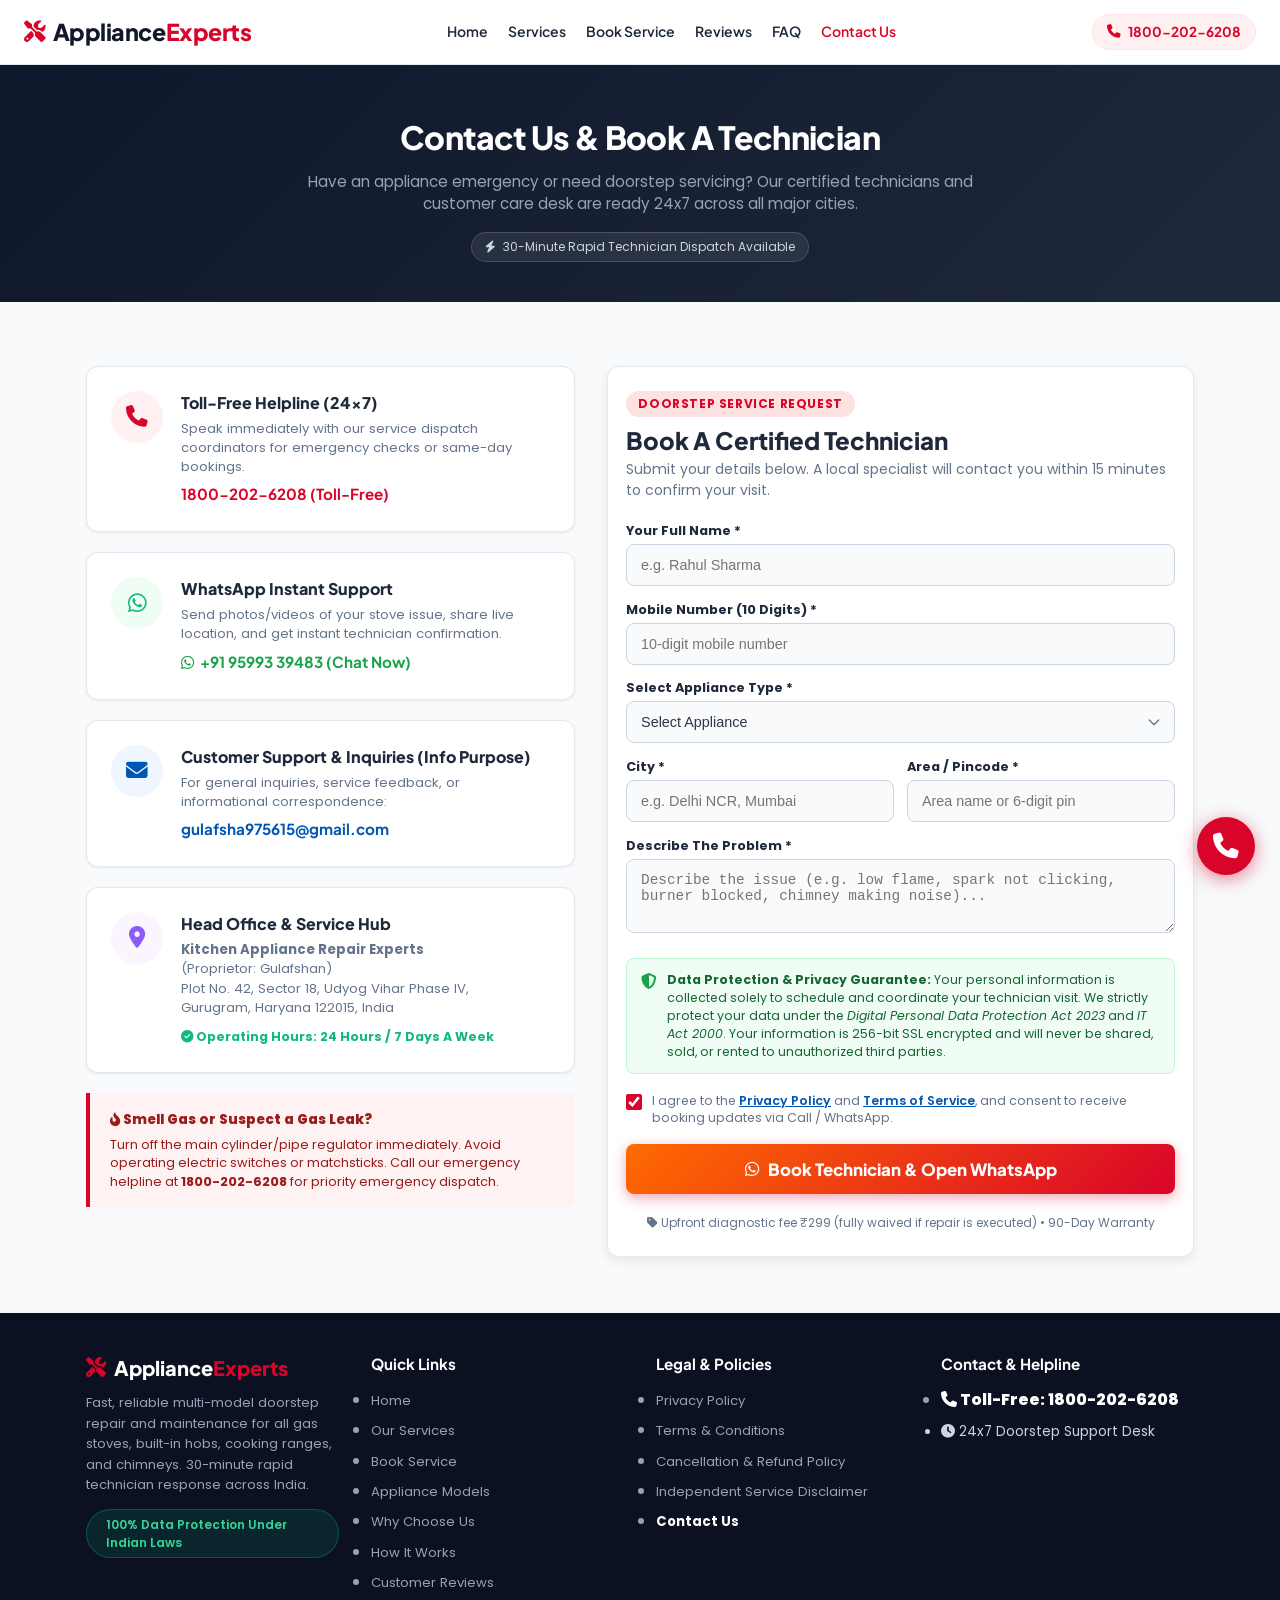
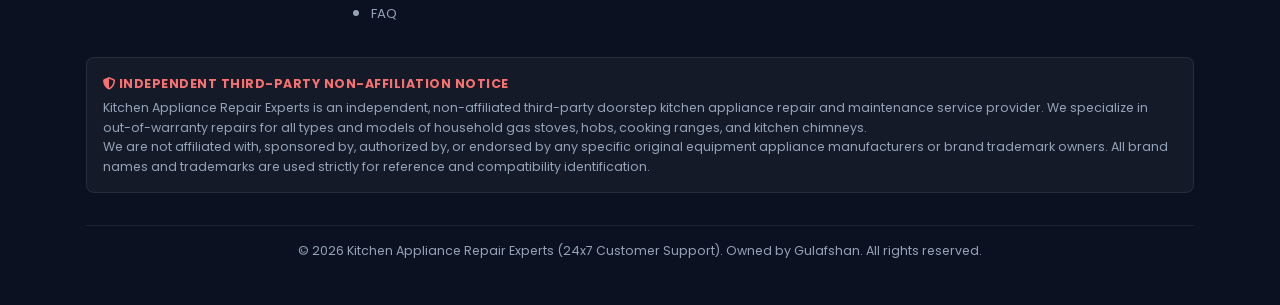
==== commit 620d037c: "Remove WhatsApp, phone number, and email from footer, keeping toll-free number" ====
--- a/contact.html
+++ b/contact.html
@@ -292,8 +292,6 @@
         <h4 class="footer-title">Contact & Helpline</h4>
         <ul class="footer-links">
           <li><a href="tel:18002026208" class="footer-phone-highlight"><i class="fa-solid fa-phone"></i> Toll-Free: 1800-202-6208</a></li>
-          <li style="color: #cbd5e1; font-size: 0.85rem; margin-top: 0.25rem;"><i class="fa-brands fa-whatsapp"></i> WhatsApp: +91 95993 39483</li>
-          <li style="color: #cbd5e1; font-size: 0.85rem; margin-top: 0.25rem;"><i class="fa-solid fa-envelope"></i> gulafsha975615@gmail.com</li>
           <li style="color: #cbd5e1; font-size: 0.85rem; margin-top: 0.25rem;"><i class="fa-solid fa-clock"></i> 24x7 Doorstep Support Desk</li>
         </ul>
       </div>
